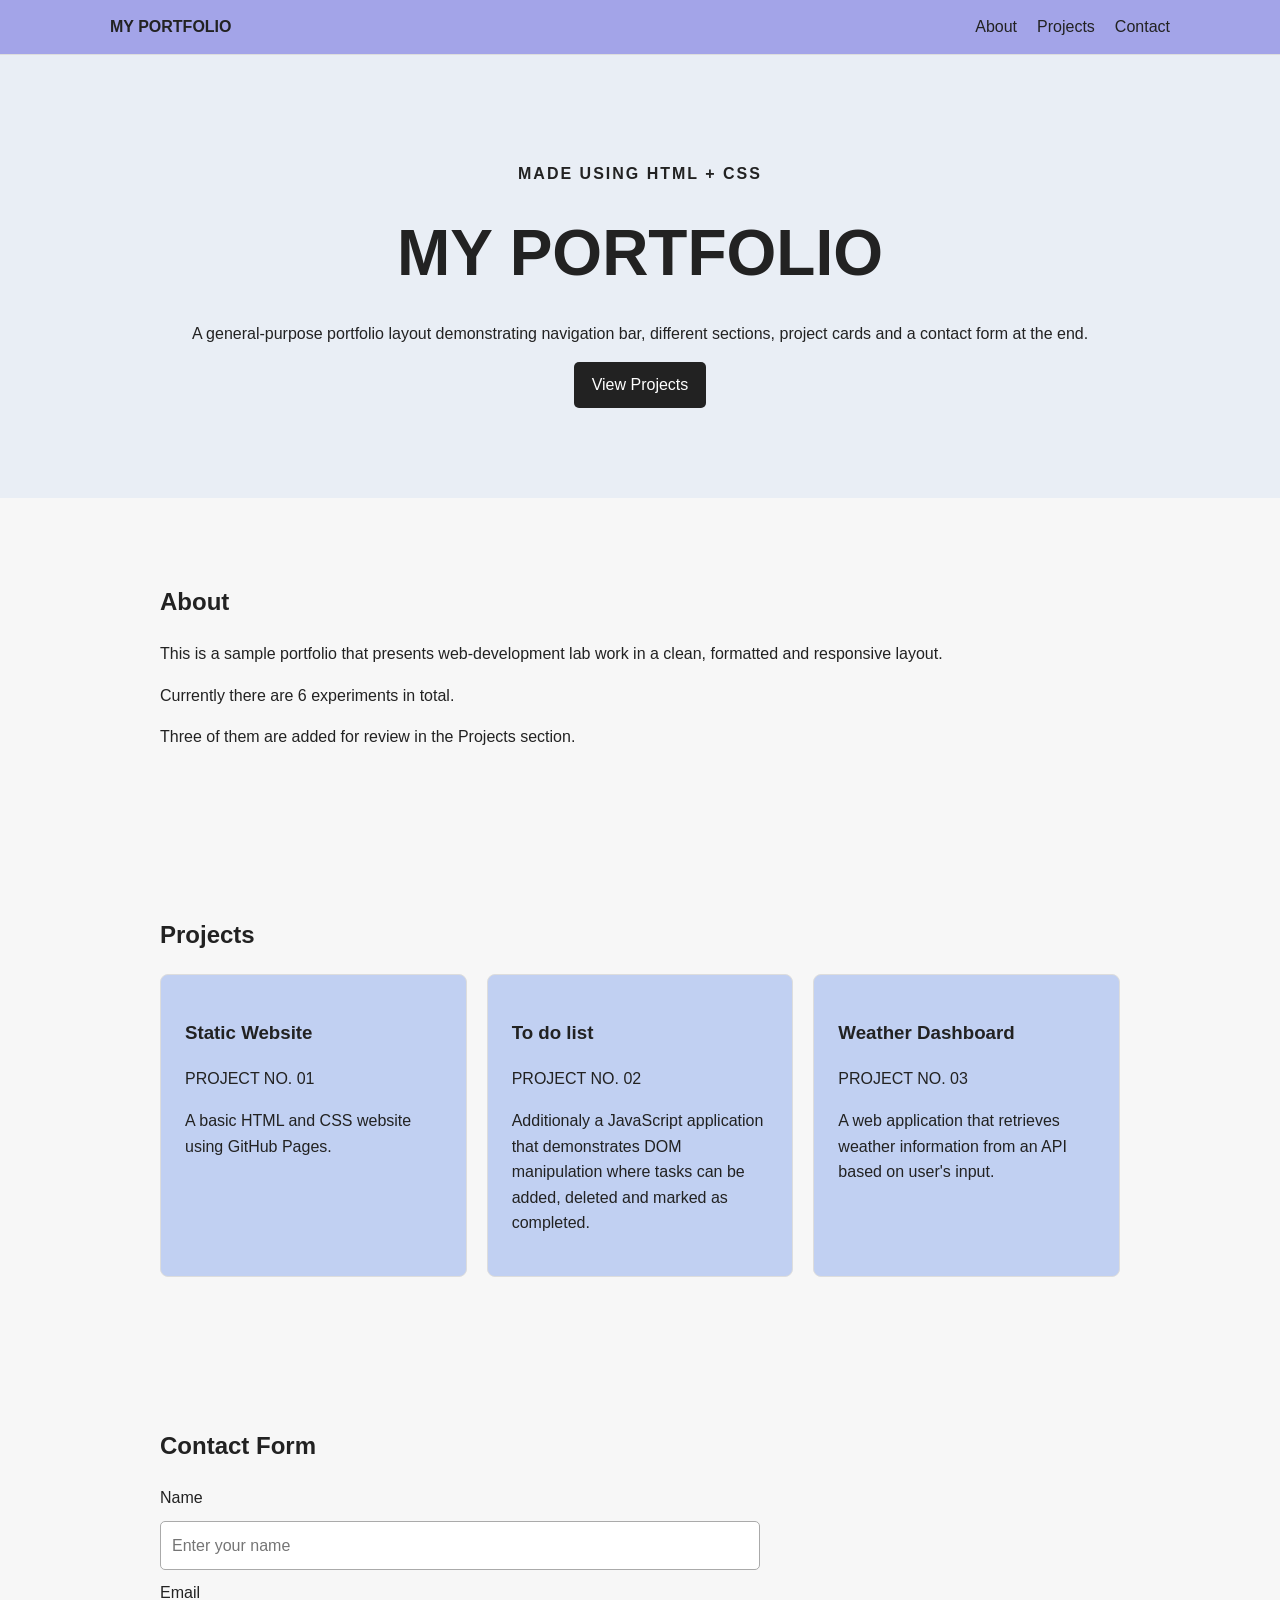
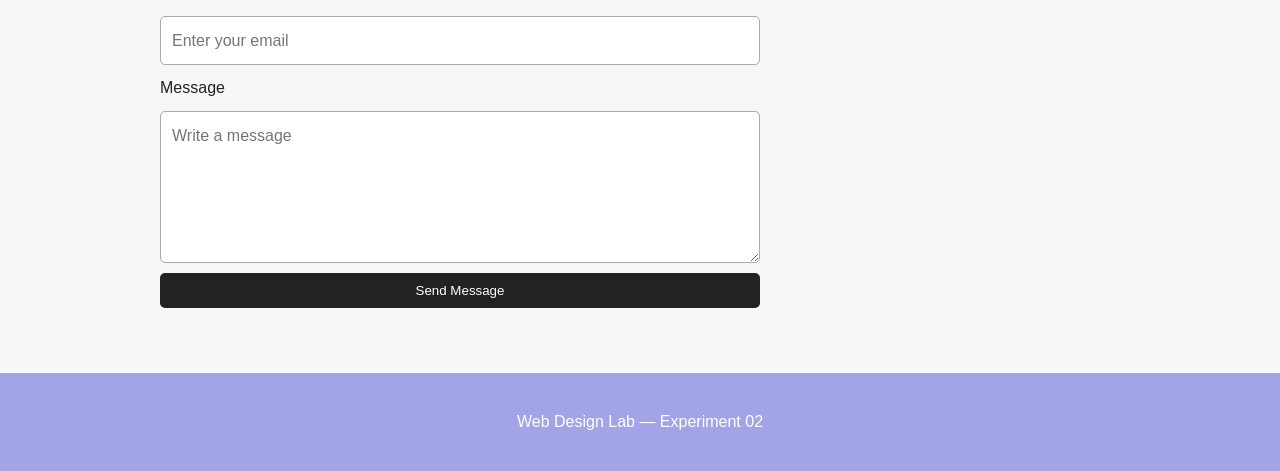
==== index2.html @ 2b3151fd "Add files via upload" ====
<!DOCTYPE html>
<html lang="en">
<head>
  <meta charset="UTF-8">
  <meta name="viewport" content="width=device-width, initial-scale=1.0">
  <title>Sample Portfolio | Web Design Lab</title>
  <link rel="stylesheet" href="style2.css">
</head>
<body>
  <header class="site-header">
    <nav class="navbar" aria-label="Primary navigation">
      <a class="logo" href="#home">MY PORTFOLIO</a>
      <div class="nav-links">
        <a href="#about">About</a>
        <a href="#projects">Projects</a>
        <a href="#contact">Contact</a>
      </div>
    </nav>
  </header>

  <main>
    <section id="home" class="hero">
      <p class="eyebrow">Made using HTML + CSS</p>
      <h1>MY PORTFOLIO</h1>
      <p>A general-purpose portfolio layout demonstrating navigation bar, different sections, project cards and a contact form at the end.</p>
      <a class="button" href="#projects">View Projects</a>
    </section>

    <section id="about" class="section">
      <h2>About</h2>
      <p>This is a sample portfolio that presents web-development lab work in a clean, formatted and responsive layout. </p>
      <p>Currently there are 6 experiments in total. </p>
      <p>Three of them are added for review in the Projects section. </p>
    </section>

    <section id="projects" class="section">
      <h2>Projects</h2>
      <div class="project-grid">
        <article class="project-card">
          <h3>Static Website</h3>
          <p>PROJECT NO. 01</p>
          <p>A basic HTML and CSS website using GitHub Pages.</p>
        </article>
        <article class="project-card">
          <h3>To do list</h3>
          <p>PROJECT NO. 02</p>
          <p>Additionaly a JavaScript application that demonstrates DOM manipulation where tasks can be added, deleted and marked as completed.</p>
        </article>
        <article class="project-card">
          <h3>Weather Dashboard</h3>
          <p>PROJECT NO. 03</p>
          <p>A web application that retrieves weather information from an API based on user's input.</p>
        </article>
      </div>
    </section>

    <section id="contact" class="section">
      <h2>Contact Form</h2>
      <form class="contact-form">
        <label for="name">Name</label>
        <input id="name" name="name" type="text" placeholder="Enter your name" required>

        <label for="email">Email</label>
        <input id="email" name="email" type="email" placeholder="Enter your email" required>

        <label for="message">Message</label>
        <textarea id="message" name="message" rows="5" placeholder="Write a message" required></textarea>

        <button class="button" type="submit">Send Message</button>
      </form>
    </section>
  </main>

  <footer>
    <p>Web Design Lab — Experiment 02</p>
  </footer>
</body>
</html>
---- style2.css ----
*{box-sizing:border-box}
html{scroll-behavior:smooth}
body{margin:0;font-family:Arial,sans-serif;line-height:1.6;color:#222;background:#f7f7f7}
.site-header{position:sticky;top:0;background:#a3a4e8;border-bottom:1px solid #ddd;z-index:10}
.navbar{max-width:1100px;margin:auto;padding:14px 20px;display:flex;justify-content:space-between;align-items:center;gap:20px}
.logo{font-weight:700;text-decoration:none;color:#222}
.nav-links{display:flex;gap:20px;flex-wrap:wrap}
.nav-links a{color:#222;text-decoration:none}
.nav-links a:hover,.nav-links a:focus{text-decoration:underline}
.hero{padding:90px 20px;text-align:center;background:#e9eef5}
.hero h1{font-size:clamp(2rem,5vw,4rem);margin:.2em 0}
.eyebrow{font-weight:700;text-transform:uppercase;letter-spacing:2px}
.button{display:inline-block;background:#222;color:#fff;padding:10px 18px;border:0;border-radius:5px;text-decoration:none;cursor:pointer}
.section{max-width:1000px;margin:auto;padding:65px 20px}
.project-grid{display:grid;grid-template-columns:repeat(3,1fr);gap:20px}
.project-card{background:#c1d0f2;padding:24px;border:1px solid #ddd;border-radius:8px}
.contact-form{max-width:600px;display:grid;gap:10px}
input,textarea{font:inherit;padding:11px;border:1px solid #aaa;border-radius:5px}
footer{text-align:center;background:#a3a4e8;color:#fff;padding:20px}
@media(max-width:700px){.navbar{align-items:flex-start;flex-direction:column}.project-grid{grid-template-columns:1fr}}
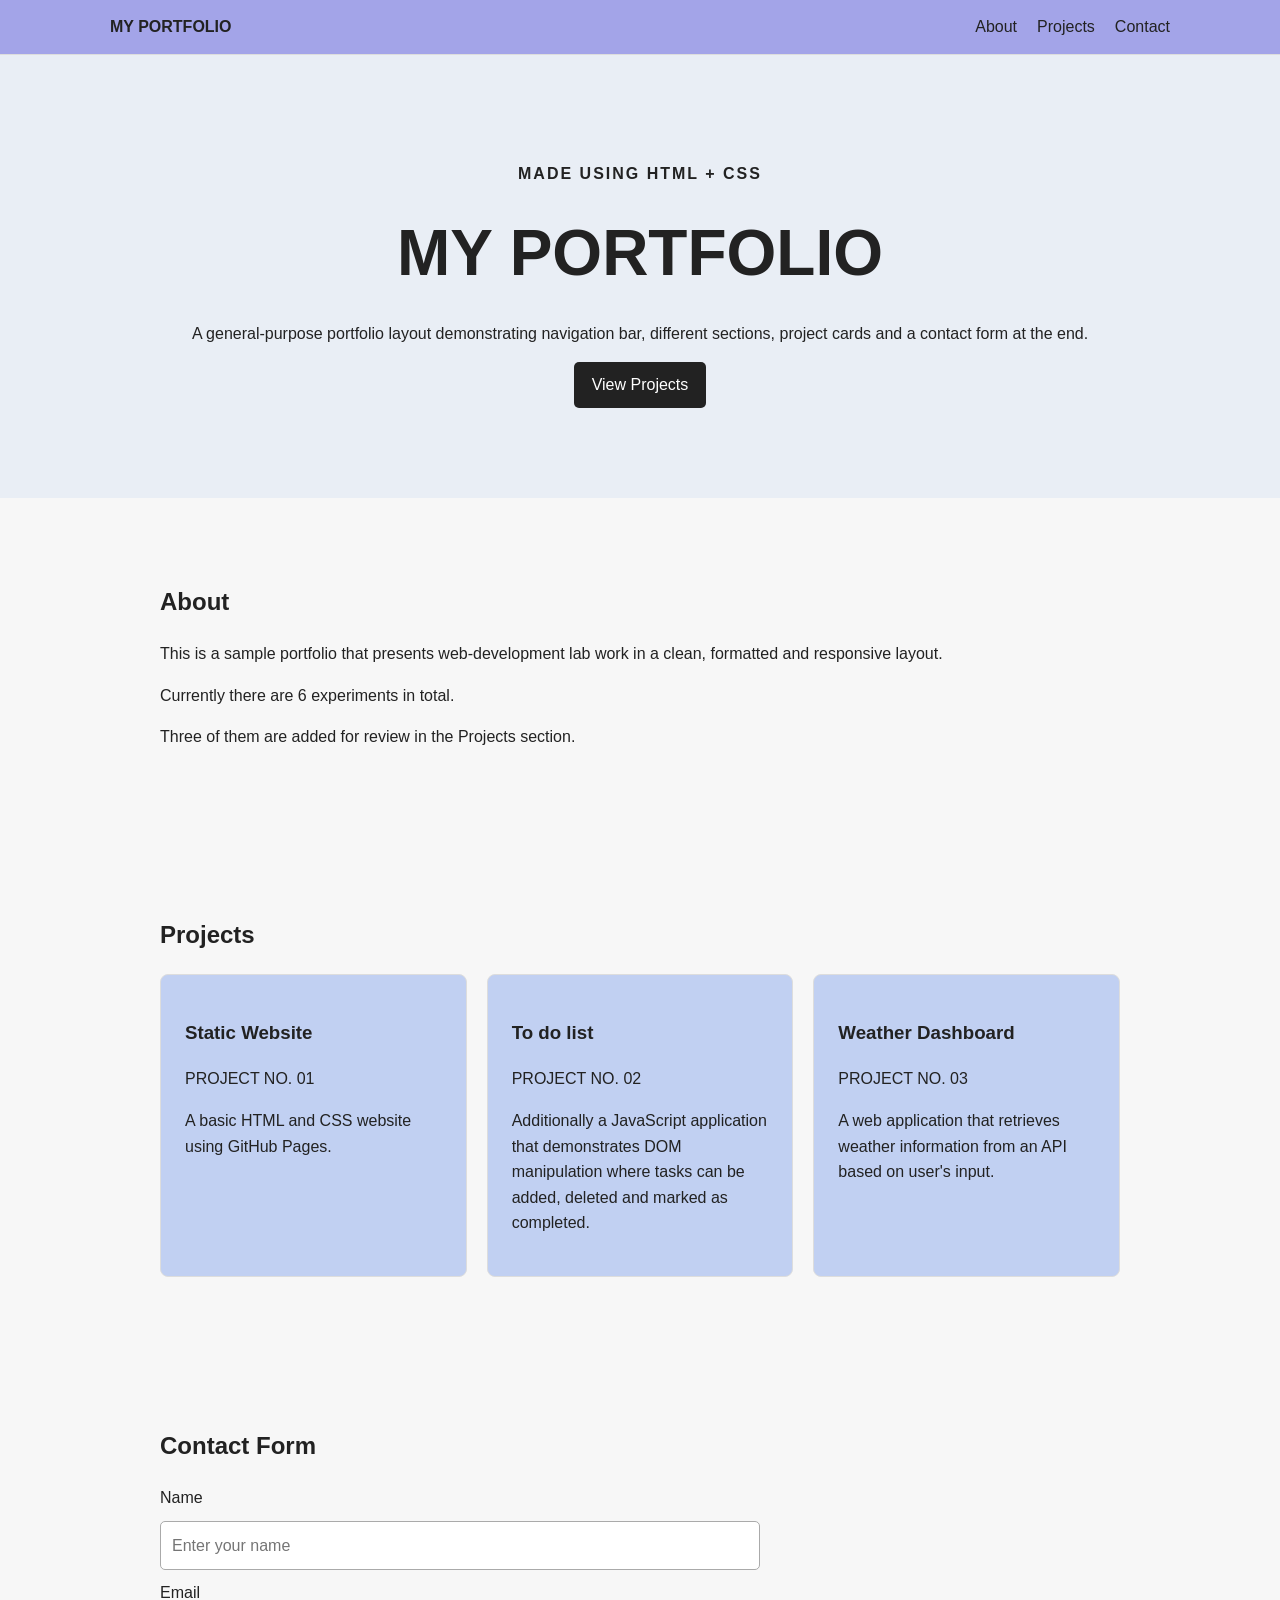
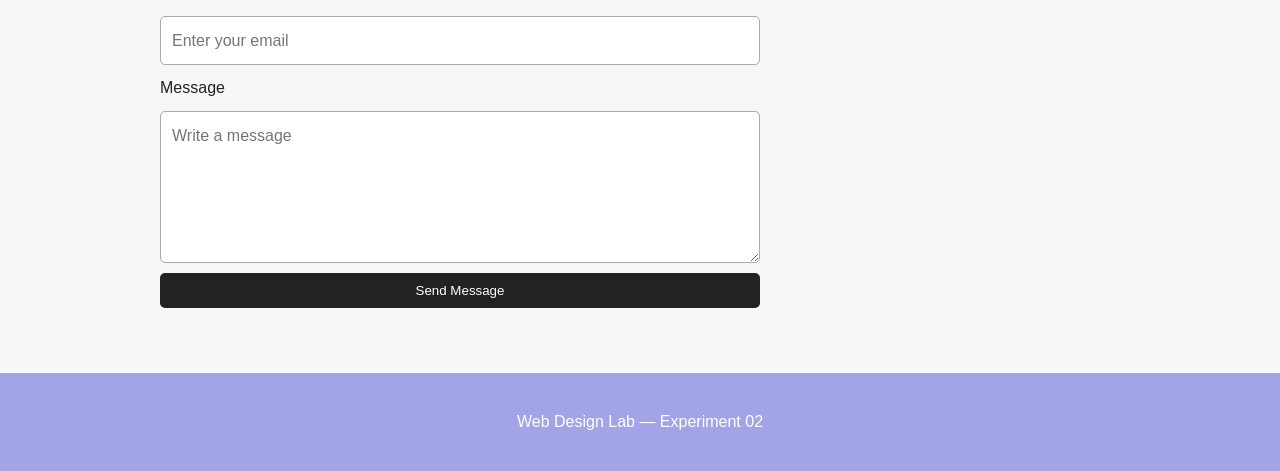
==== commit c4674642: "Fix typo" ====
--- a/index2.html
+++ b/index2.html
@@ -44,7 +44,7 @@
         <article class="project-card">
           <h3>To do list</h3>
           <p>PROJECT NO. 02</p>
-          <p>Additionaly a JavaScript application that demonstrates DOM manipulation where tasks can be added, deleted and marked as completed.</p>
+          <p>Additionally a JavaScript application that demonstrates DOM manipulation where tasks can be added, deleted and marked as completed.</p>
         </article>
         <article class="project-card">
           <h3>Weather Dashboard</h3>
